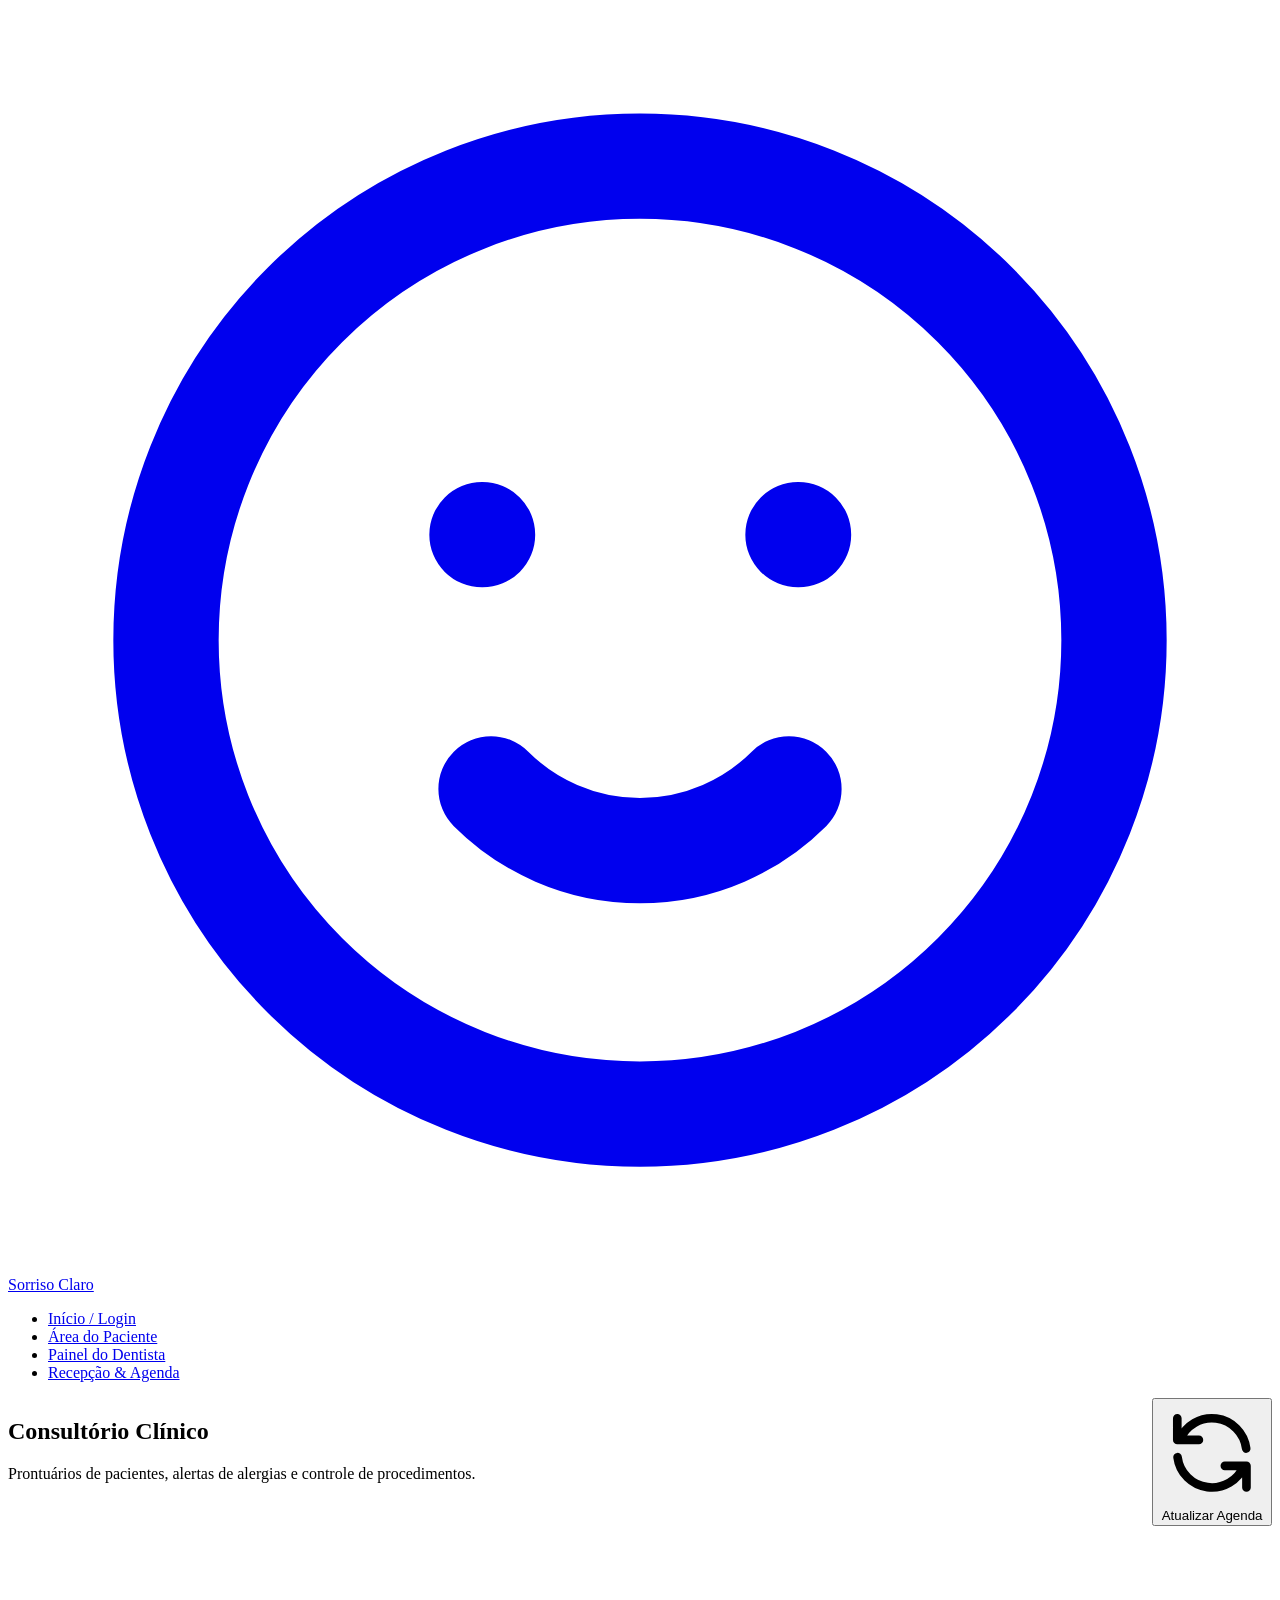
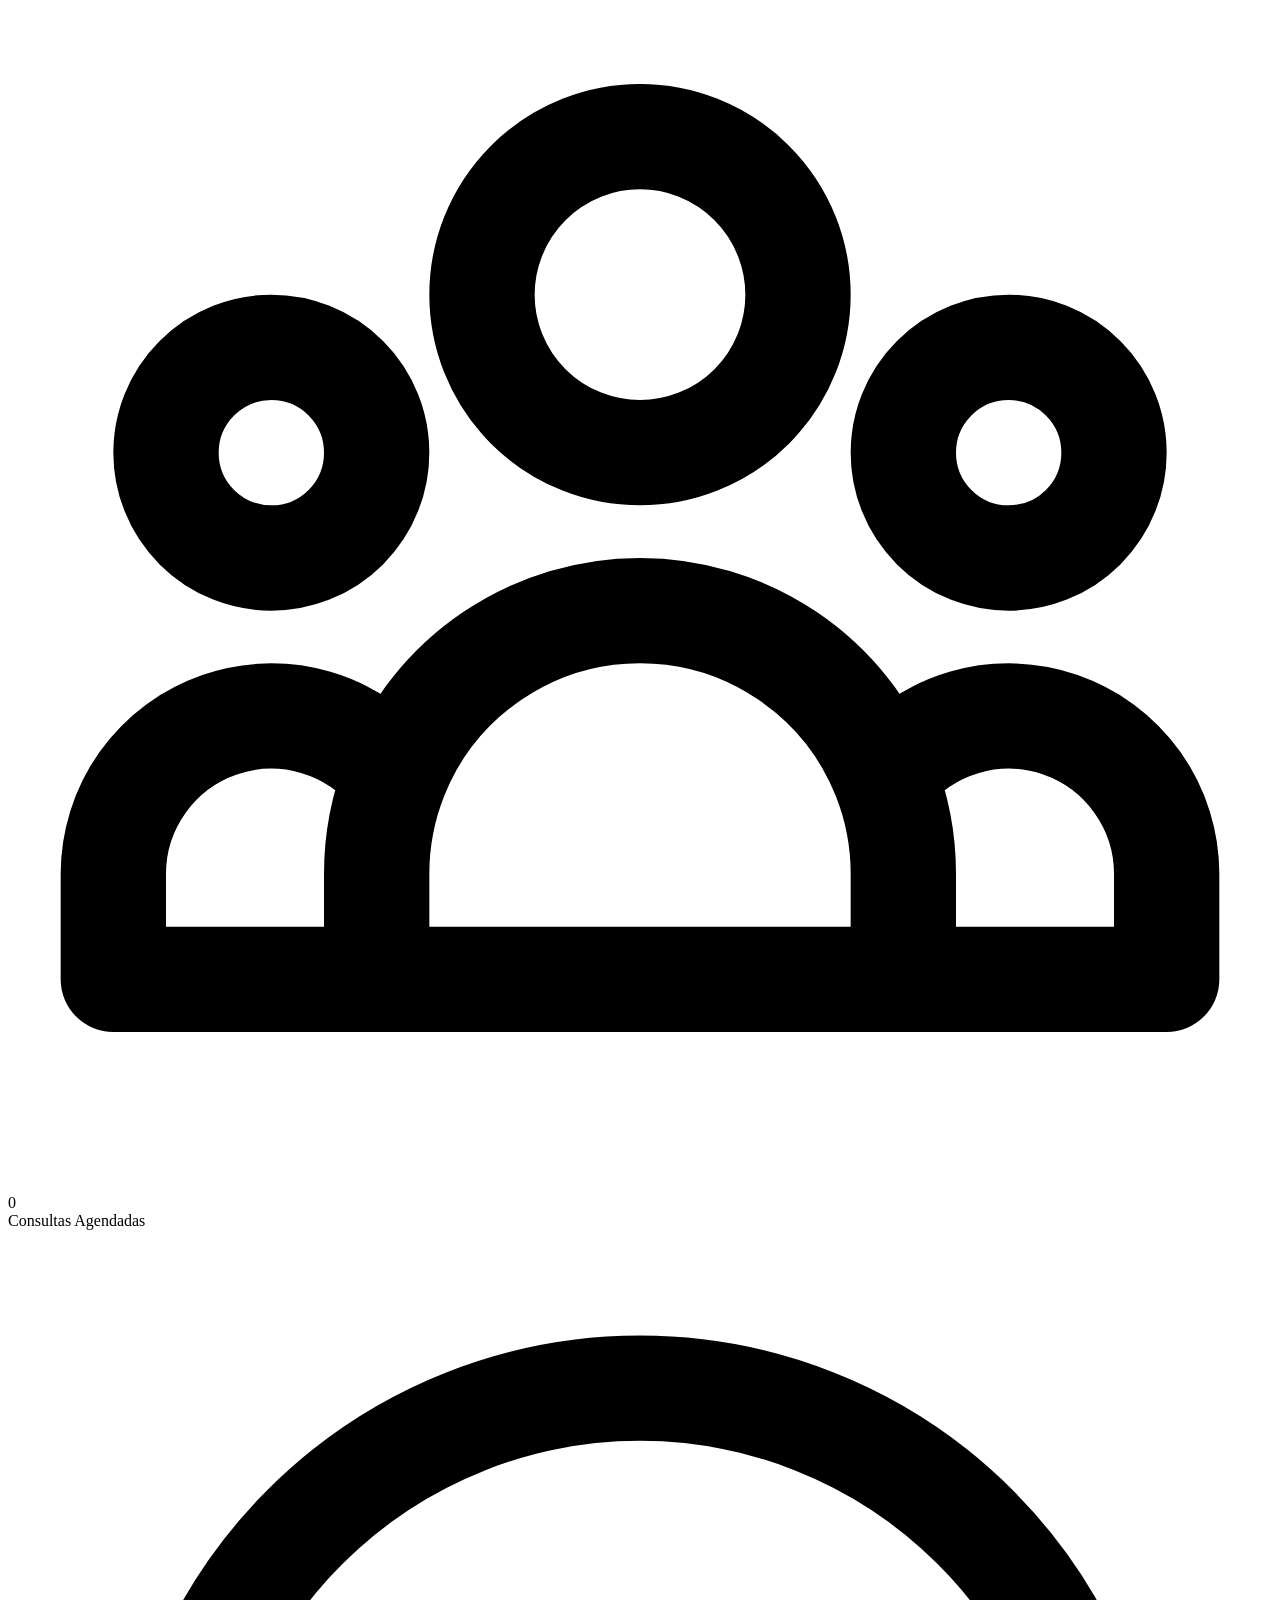
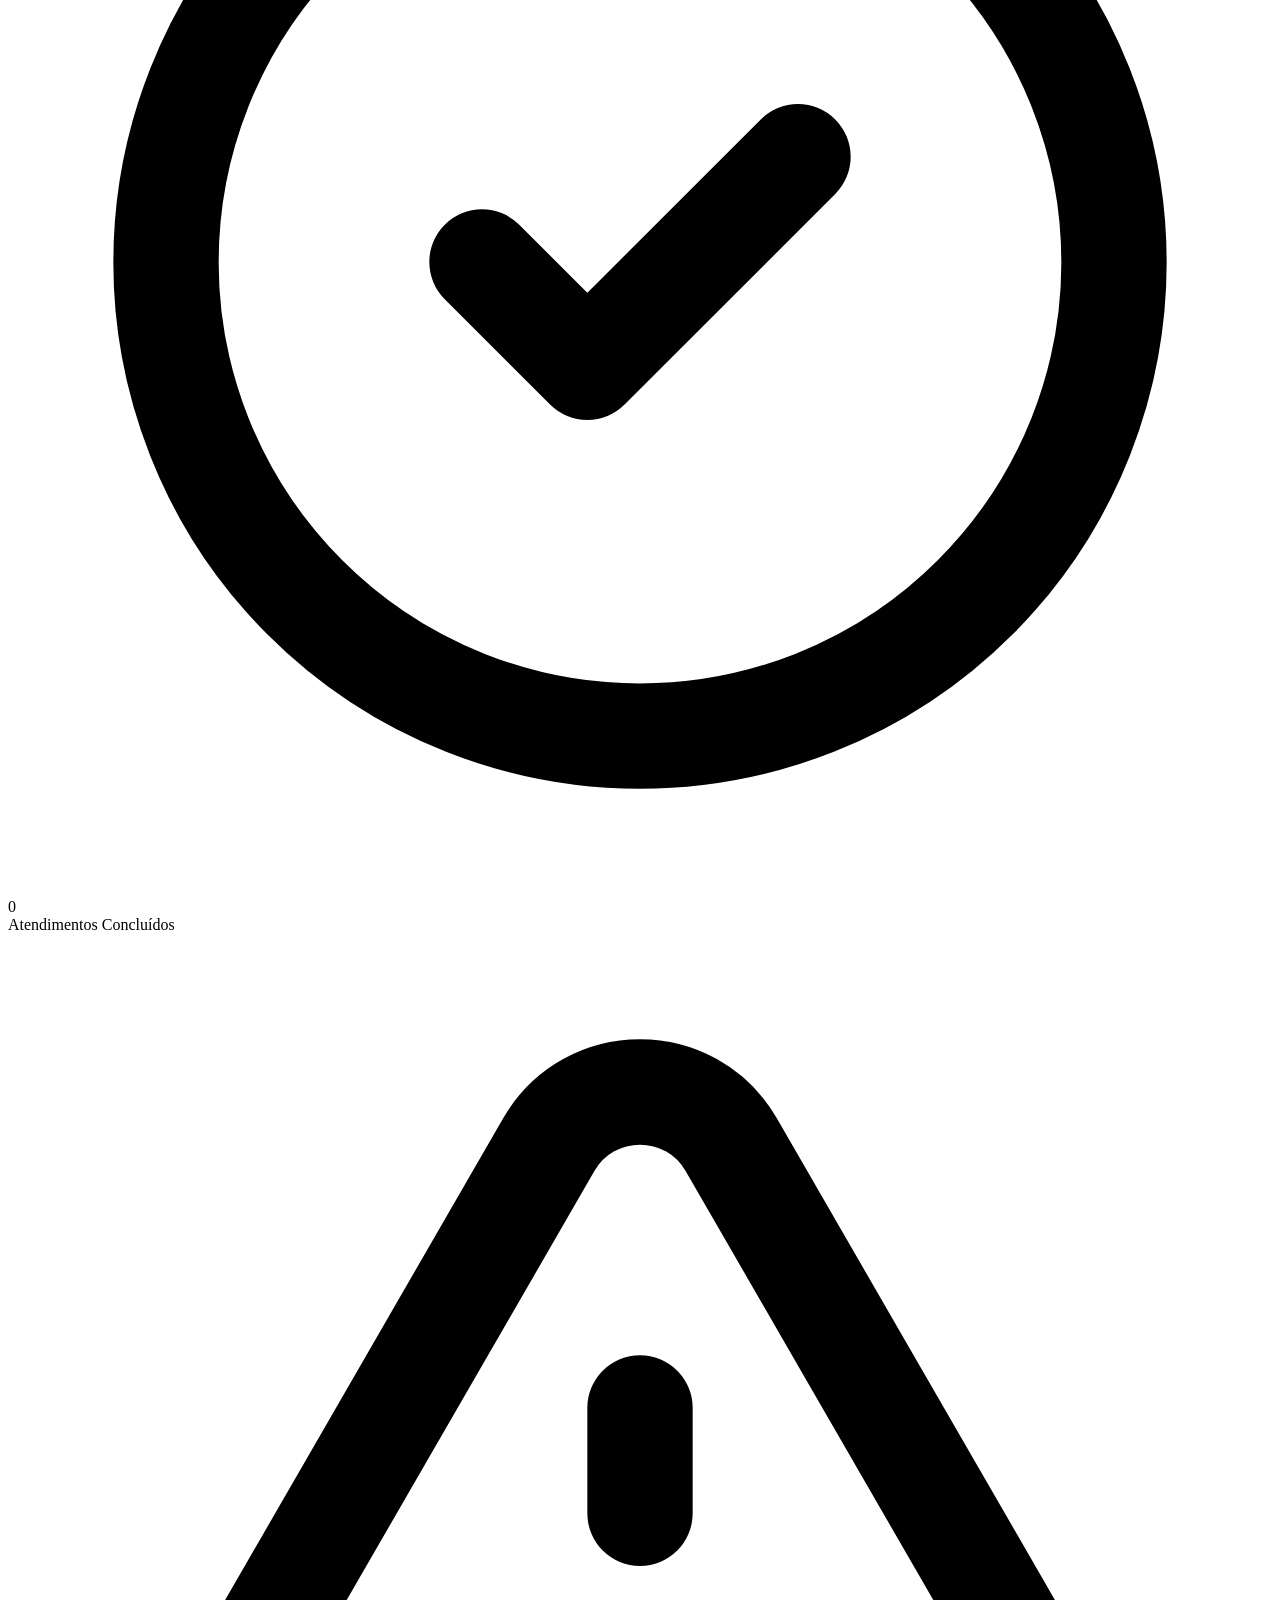
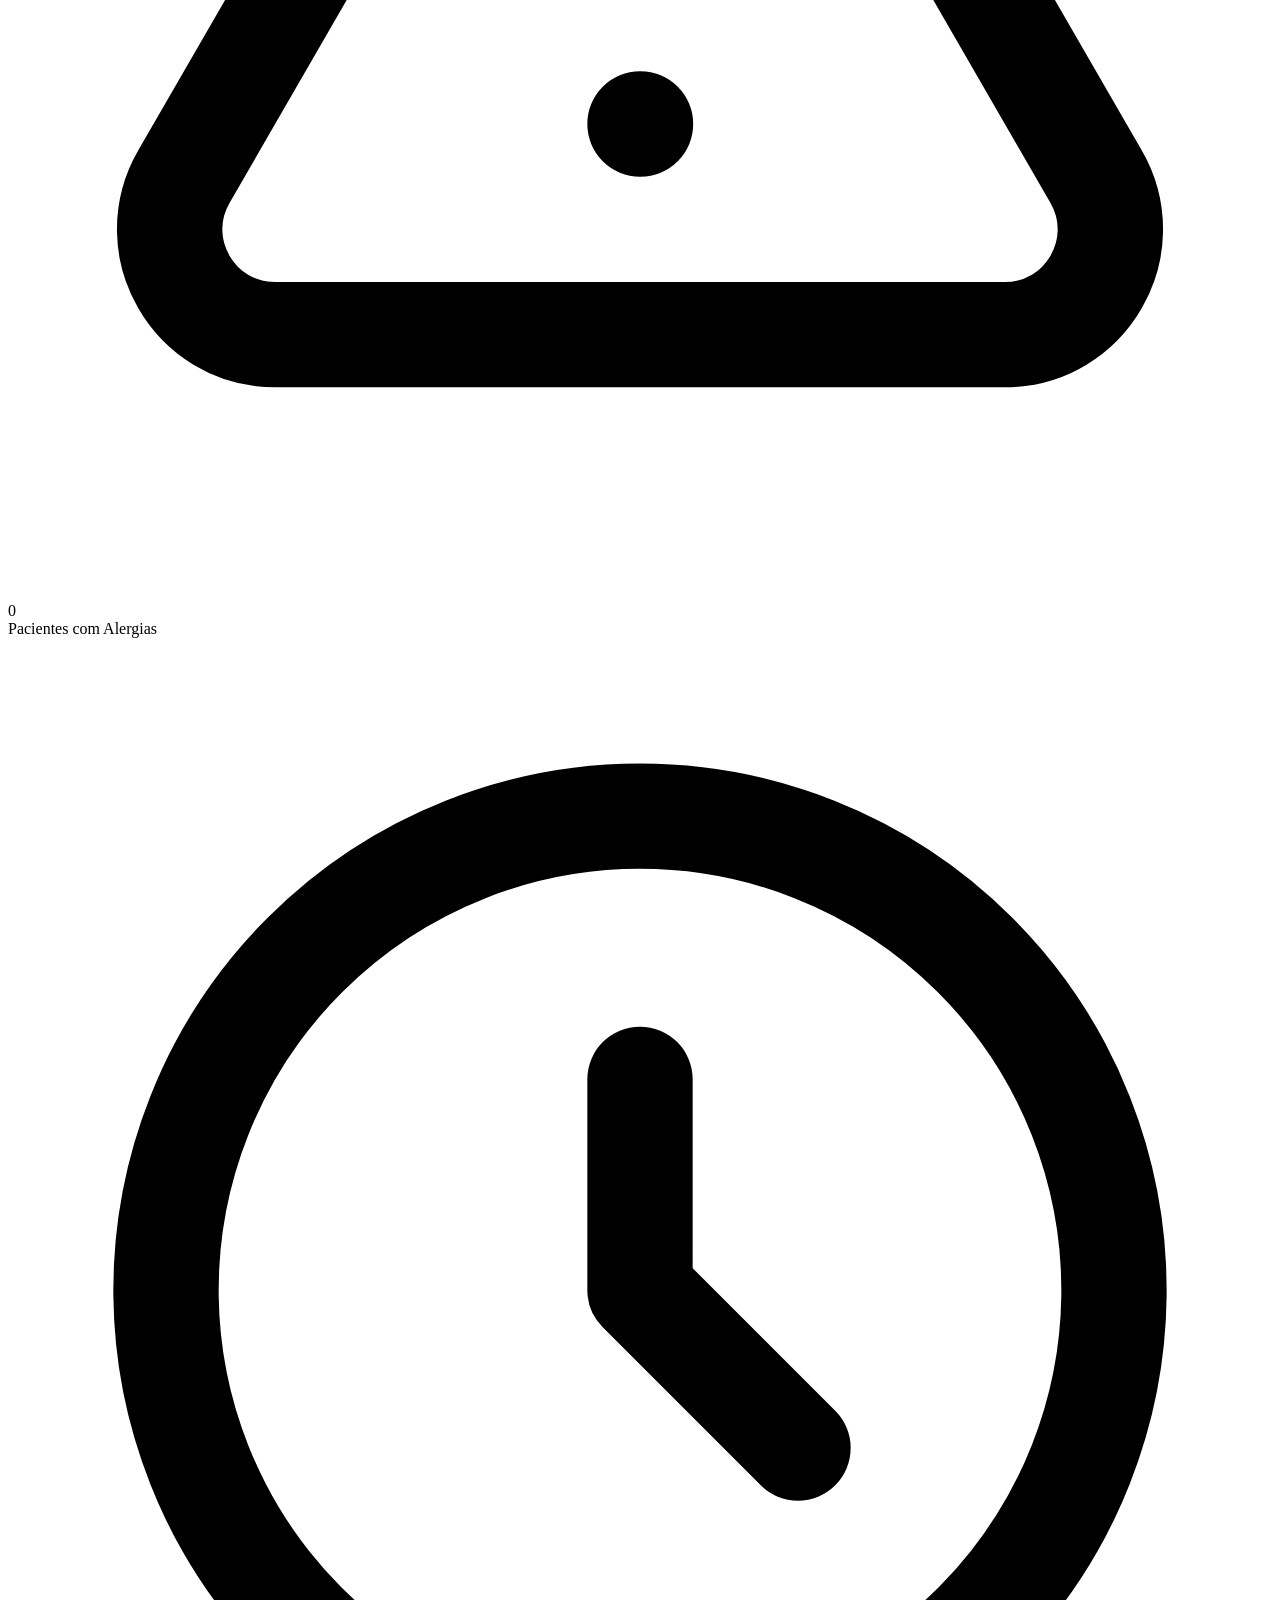
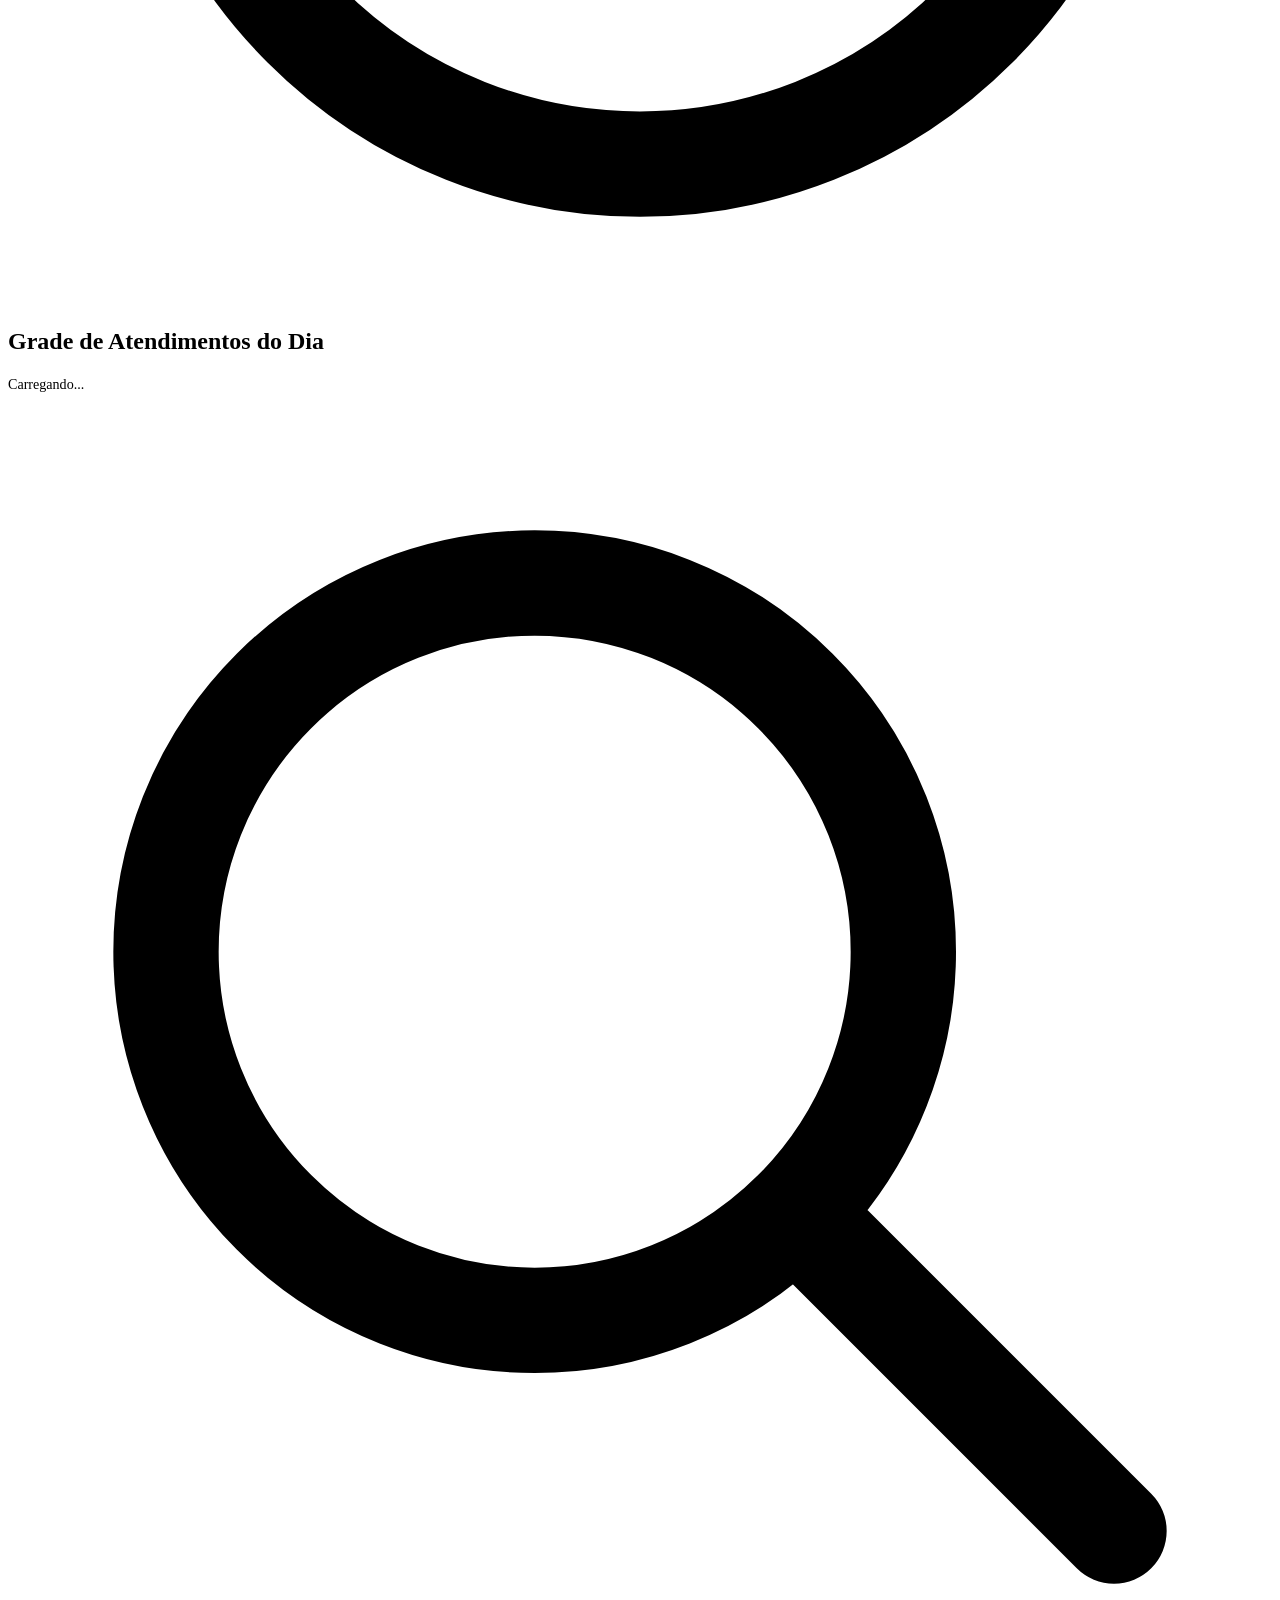
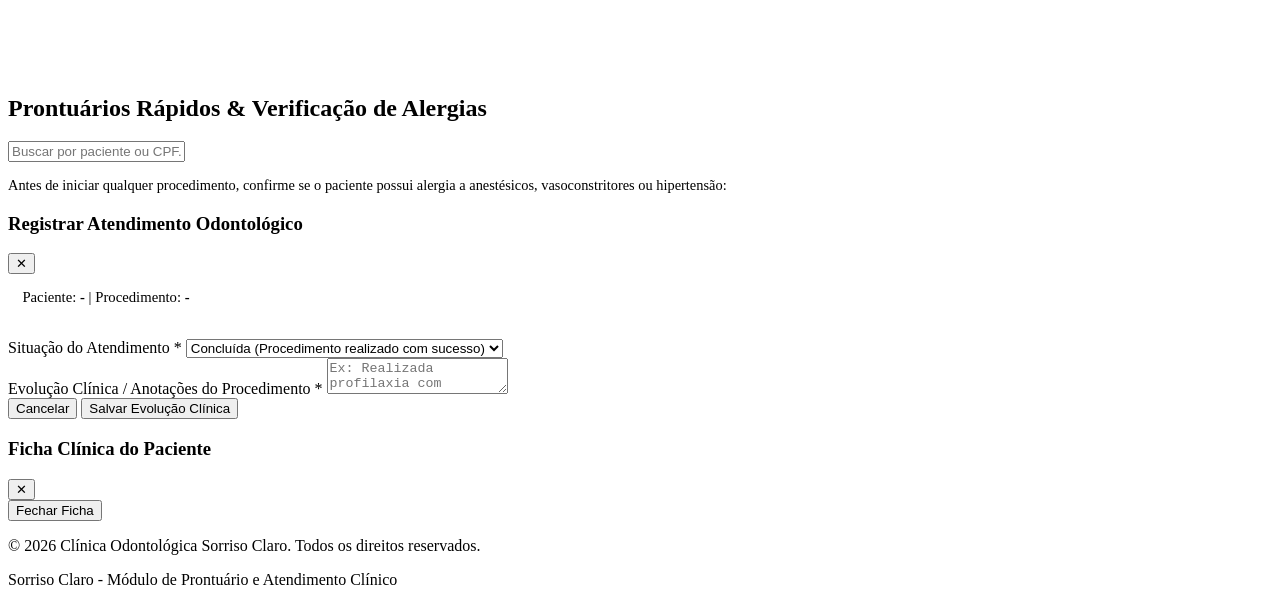
==== src/main/resources/static/dentista.html @ e937447e "feat(ui): create pages for dentist, patient, and receptionist" ====
<!DOCTYPE html>
<html lang="pt-BR">
<head>
  <meta charset="UTF-8">
  <meta name="viewport" content="width=device-width, initial-scale=1.0">
  <title>Painel do Dentista - Clínica Odontológica Sorriso Claro</title>
  <link rel="stylesheet" href="css/style.css">
  <link rel="icon" href="data:image/svg+xml,<svg xmlns=%22http://www.w3.org/2000/svg%22 viewBox=%220 0 24 24%22 fill=%22%230284c7%22><path d=%22M12 2C6.48 2 2 6.48 2 12s4.48 10 10 10 10-4.48 10-10S17.52 2 12 2zm0 18c-4.41 0-8-3.59-8-8s3.59-8 8-8 8 3.59 8 8-3.59 8-8 8zm-5-9c.83 0 1.5-.67 1.5-1.5S7.83 8 7 8s-1.5.67-1.5 1.5S6.17 11 7 11zm10 0c.83 0 1.5-.67 1.5-1.5S17.83 8 17 8s-1.5.67-1.5 1.5.67 1.5 1.5 1.5zm-5 6.5c2.33 0 4.31-1.46 5.11-3.5H6.89c.8 2.04 2.78 3.5 5.11 3.5z%22/></svg>">
</head>
<body>

  <!-- Barra de Navegação Superior Multipage -->
  <header class="site-header">
    <div class="header-container">
      <a href="index.html" class="brand-logo">
        <svg fill="none" viewBox="0 0 24 24" stroke="currentColor">
          <path stroke-linecap="round" stroke-linejoin="round" stroke-width="2" d="M14.828 14.828a4 4 0 01-5.656 0M9 10h.01M15 10h.01M21 12a9 9 0 11-18 0 9 9 0 0118 0z" />
        </svg>
        <span>Sorriso Claro</span>
      </a>

      <nav>
        <ul class="nav-links">
          <li class="nav-item"><a href="index.html">Início / Login</a></li>
          <li class="nav-item"><a href="paciente.html">Área do Paciente</a></li>
          <li class="nav-item active"><a href="dentista.html">Painel do Dentista</a></li>
          <li class="nav-item"><a href="recepcionista.html">Recepção & Agenda</a></li>
        </ul>
      </nav>

      <div class="user-badge-container">
        <!-- Renderizado dinamicamente via UI.setupNavigation -->
      </div>
    </div>
  </header>

  <!-- Conteúdo Principal -->
  <main class="main-wrapper">
    <section class="page-hero">
      <div style="display:flex; justify-content:space-between; align-items:flex-start; flex-wrap:wrap; gap:1rem;">
        <div>
          <h1 id="welcome-dentist-name">Consultório Clínico</h1>
          <p class="subtitle">Prontuários de pacientes, alertas de alergias e controle de procedimentos.</p>
        </div>
        <div class="hero-actions">
          <button class="btn btn-primary btn-sm" onclick="carregarDadosDentista()">
            <svg fill="none" viewBox="0 0 24 24" stroke="currentColor">
              <path stroke-linecap="round" stroke-linejoin="round" stroke-width="2" d="M4 4v5h.582m15.356 2A8.001 8.001 0 004.582 9m0 0H9m11 11v-5h-.581m0 0a8.003 8.003 0 01-15.357-2m15.357 2H15" />
            </svg>
            Atualizar Agenda
          </button>
        </div>
      </div>
    </section>

    <!-- Stat Cards do Consultório -->
    <div class="grid-dashboard">
      <div class="stat-card">
        <div class="stat-icon">
          <svg fill="none" viewBox="0 0 24 24" stroke="currentColor">
            <path stroke-linecap="round" stroke-linejoin="round" stroke-width="2" d="M17 20h5v-2a3 3 0 00-5.356-1.857M17 20H7m10 0v-2c0-.656-.126-1.283-.356-1.857M7 20H2v-2a3 3 0 015.356-1.857M7 20v-2c0-.656.126-1.283.356-1.857m0 0a5.002 5.002 0 019.288 0M15 7a3 3 0 11-6 0 3 3 0 016 0zm6 3a2 2 0 11-4 0 2 2 0 014 0zM7 10a2 2 0 11-4 0 2 2 0 014 0z" />
          </svg>
        </div>
        <div class="stat-info">
          <div class="stat-value" id="stat-atendimentos-pendentes">0</div>
          <div class="stat-label">Consultas Agendadas</div>
        </div>
      </div>

      <div class="stat-card">
        <div class="stat-icon" style="background-color: var(--success-bg); color: var(--success);">
          <svg fill="none" viewBox="0 0 24 24" stroke="currentColor">
            <path stroke-linecap="round" stroke-linejoin="round" stroke-width="2" d="M9 12l2 2 4-4m6 2a9 9 0 11-18 0 9 9 0 0118 0z" />
          </svg>
        </div>
        <div class="stat-info">
          <div class="stat-value" id="stat-atendimentos-concluidos">0</div>
          <div class="stat-label">Atendimentos Concluídos</div>
        </div>
      </div>

      <div class="stat-card">
        <div class="stat-icon" style="background-color: var(--warning-bg); color: var(--warning);">
          <svg fill="none" viewBox="0 0 24 24" stroke="currentColor">
            <path stroke-linecap="round" stroke-linejoin="round" stroke-width="2" d="M12 9v2m0 4h.01m-6.938 4h13.856c1.54 0 2.502-1.667 1.732-3L13.732 4c-.77-1.333-2.694-1.333-3.464 0L3.34 16c-.77 1.333.192 3 1.732 3z" />
          </svg>
        </div>
        <div class="stat-info">
          <div class="stat-value" id="stat-pacientes-alerta">0</div>
          <div class="stat-label">Pacientes com Alergias</div>
        </div>
      </div>
    </div>

    <!-- Seção 1: Fila de Atendimento do Dentista -->
    <div class="card">
      <div class="card-header">
        <h2 class="card-title">
          <svg fill="none" viewBox="0 0 24 24" stroke="currentColor">
            <path stroke-linecap="round" stroke-linejoin="round" stroke-width="2" d="M12 8v4l3 3m6-3a9 9 0 11-18 0 9 9 0 0118 0z" />
          </svg>
          Grade de Atendimentos do Dia
        </h2>
        <span style="font-size:0.88rem; color:var(--text-muted);" id="consultas-count-badge">Carregando...</span>
      </div>

      <div id="dentista-consultas-container">
        <!-- Renderizado dinamicamente via dentista.js -->
      </div>
    </div>

    <!-- Seção 2: Busca Rápida de Prontuários e Alertas de Pacientes -->
    <div class="card" style="margin-top:2rem;">
      <div class="card-header">
        <h2 class="card-title">
          <svg fill="none" viewBox="0 0 24 24" stroke="currentColor">
            <path stroke-linecap="round" stroke-linejoin="round" stroke-width="2" d="M21 21l-6-6m2-5a7 7 0 11-14 0 7 7 0 0114 0z" />
          </svg>
          Prontuários Rápidos & Verificação de Alergias
        </h2>
        <div style="max-width:320px; width:100%;">
          <input type="text" id="input-busca-paciente" class="form-control" placeholder="Buscar por paciente ou CPF..." oninput="filtrarPacientes(this.value)">
        </div>
      </div>

      <p style="font-size:0.9rem; color:var(--text-muted); margin-bottom:1rem;">
        Antes de iniciar qualquer procedimento, confirme se o paciente possui alergia a anestésicos, vasoconstritores ou hipertensão:
      </p>

      <div id="dentista-pacientes-container">
        <!-- Renderizado dinamicamente via dentista.js -->
      </div>
    </div>
  </main>

  <!-- Modal: Atualizar Atendimento Clínico (Status e Observações) -->
  <div class="modal-backdrop" id="modal-atendimento">
    <div class="modal-dialog">
      <div class="modal-header">
        <h3 class="modal-title">Registrar Atendimento Odontológico</h3>
        <button class="modal-close" onclick="UI.closeModal('modal-atendimento')">✕</button>
      </div>
      <form id="form-atendimento" onsubmit="handleSalvarAtendimento(event)">
        <div class="modal-body">
          <input type="hidden" name="consulta_id" id="atendimento-consulta-id">
          
          <div style="background:var(--primary-50); border:1px solid var(--primary-200); padding:0.9rem; border-radius:var(--radius-md); margin-bottom:1.2rem;">
            <p style="margin:0; font-size:0.92rem; color:var(--primary-900);">
              Paciente: <strong id="atendimento-paciente-nome">-</strong> | Procedimento: <strong id="atendimento-procedimento-nome">-</strong>
            </p>
          </div>

          <div class="form-group">
            <label class="form-label">Situação do Atendimento <span class="required">*</span></label>
            <select name="status" id="atendimento-status" class="form-control" required>
              <option value="Concluída">Concluída (Procedimento realizado com sucesso)</option>
              <option value="Agendada">Agendada (Em espera na recepção)</option>
              <option value="Cancelada">Cancelada / Paciente Faltou</option>
            </select>
          </div>

          <div class="form-group">
            <label class="form-label">Evolução Clínica / Anotações do Procedimento <span class="required">*</span></label>
            <textarea name="observacao" id="atendimento-observacao" class="form-control" placeholder="Ex: Realizada profilaxia com raspagem de tártaro e aplicação de flúor tópico. Próxima consulta em 6 meses..." required></textarea>
          </div>
        </div>
        <div class="modal-footer">
          <button type="button" class="btn btn-outline btn-sm" onclick="UI.closeModal('modal-atendimento')">Cancelar</button>
          <button type="submit" id="btn-salvar-atendimento" class="btn btn-primary btn-sm">Salvar Evolução Clínica</button>
        </div>
      </form>
    </div>
  </div>

  <!-- Modal: Prontuário Rápido com Alertas em Destaque -->
  <div class="modal-backdrop" id="modal-prontuario-detalhe">
    <div class="modal-dialog">
      <div class="modal-header">
        <h3 class="modal-title">Ficha Clínica do Paciente</h3>
        <button class="modal-close" onclick="UI.closeModal('modal-prontuario-detalhe')">✕</button>
      </div>
      <div class="modal-body" id="prontuario-detalhe-body">
        <!-- Injetado dinamicamente via JS -->
      </div>
      <div class="modal-footer">
        <button type="button" class="btn btn-primary btn-sm" onclick="UI.closeModal('modal-prontuario-detalhe')">Fechar Ficha</button>
      </div>
    </div>
  </div>

  <!-- Rodapé -->
  <footer class="site-footer">
    <div class="footer-container">
      <p>© 2026 Clínica Odontológica Sorriso Claro. Todos os direitos reservados.</p>
      <p>Sorriso Claro - Módulo de Prontuário e Atendimento Clínico</p>
    </div>
  </footer>

  <script src="js/api.js"></script>
  <script src="js/ui.js"></script>
  <script src="js/dentista.js"></script>
</body>
</html>
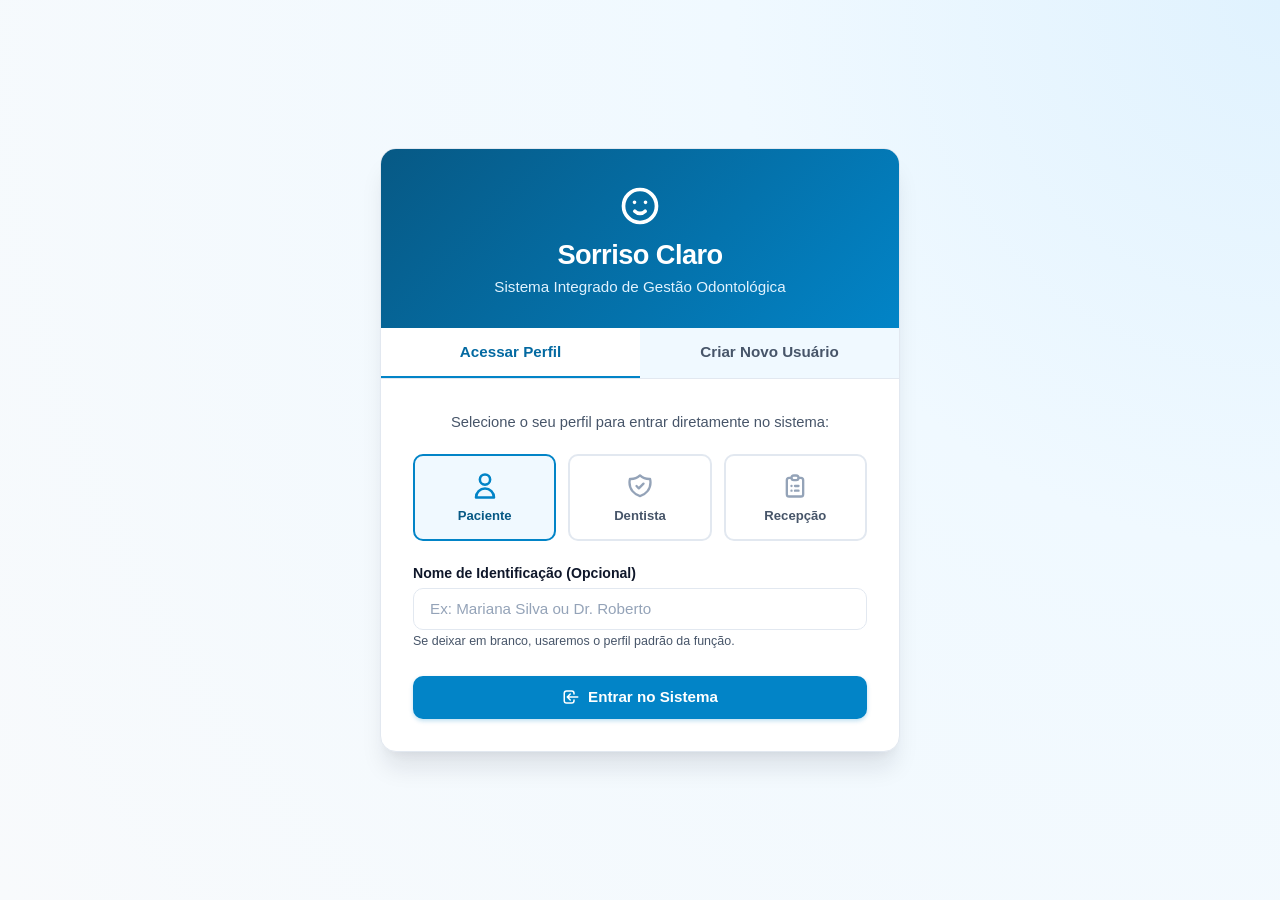
==== commit 069475bd: "fix: change endpoints" ====
--- a/src/main/resources/static/dentista.html
+++ b/src/main/resources/static/dentista.html
@@ -9,7 +9,7 @@
 </head>
 <body>
 
-  <!-- Barra de Navegação Superior Multipage -->
+  
   <header class="site-header">
     <div class="header-container">
       <a href="index.html" class="brand-logo">
@@ -29,12 +29,12 @@
       </nav>
 
       <div class="user-badge-container">
-        <!-- Renderizado dinamicamente via UI.setupNavigation -->
+        
       </div>
     </div>
   </header>
 
-  <!-- Conteúdo Principal -->
+  
   <main class="main-wrapper">
     <section class="page-hero">
       <div style="display:flex; justify-content:space-between; align-items:flex-start; flex-wrap:wrap; gap:1rem;">
@@ -53,7 +53,7 @@
       </div>
     </section>
 
-    <!-- Stat Cards do Consultório -->
+    
     <div class="grid-dashboard">
       <div class="stat-card">
         <div class="stat-icon">
@@ -92,7 +92,7 @@
       </div>
     </div>
 
-    <!-- Seção 1: Fila de Atendimento do Dentista -->
+    
     <div class="card">
       <div class="card-header">
         <h2 class="card-title">
@@ -105,11 +105,11 @@
       </div>
 
       <div id="dentista-consultas-container">
-        <!-- Renderizado dinamicamente via dentista.js -->
-      </div>
-    </div>
-
-    <!-- Seção 2: Busca Rápida de Prontuários e Alertas de Pacientes -->
+        
+      </div>
+    </div>
+
+    
     <div class="card" style="margin-top:2rem;">
       <div class="card-header">
         <h2 class="card-title">
@@ -128,12 +128,12 @@
       </p>
 
       <div id="dentista-pacientes-container">
-        <!-- Renderizado dinamicamente via dentista.js -->
+        
       </div>
     </div>
   </main>
 
-  <!-- Modal: Atualizar Atendimento Clínico (Status e Observações) -->
+  
   <div class="modal-backdrop" id="modal-atendimento">
     <div class="modal-dialog">
       <div class="modal-header">
@@ -172,7 +172,7 @@
     </div>
   </div>
 
-  <!-- Modal: Prontuário Rápido com Alertas em Destaque -->
+  
   <div class="modal-backdrop" id="modal-prontuario-detalhe">
     <div class="modal-dialog">
       <div class="modal-header">
@@ -180,7 +180,7 @@
         <button class="modal-close" onclick="UI.closeModal('modal-prontuario-detalhe')">✕</button>
       </div>
       <div class="modal-body" id="prontuario-detalhe-body">
-        <!-- Injetado dinamicamente via JS -->
+        
       </div>
       <div class="modal-footer">
         <button type="button" class="btn btn-primary btn-sm" onclick="UI.closeModal('modal-prontuario-detalhe')">Fechar Ficha</button>
@@ -188,7 +188,7 @@
     </div>
   </div>
 
-  <!-- Rodapé -->
+  
   <footer class="site-footer">
     <div class="footer-container">
       <p>© 2026 Clínica Odontológica Sorriso Claro. Todos os direitos reservados.</p>
--- a/src/main/resources/static/css/style.css
+++ b/src/main/resources/static/css/style.css
@@ -0,0 +1,1164 @@
+/* ==========================================================================
+   CLÍNICA ODONTOLÓGICA SORRISO CLARO - SISTEMA INTEGRADO DE GESTÃO
+   Identidade Visual: Tons de Azul Clínico, Minimalista e Acolhedor
+   ========================================================================== */
+
+:root {
+  /* Paleta Primária - Azul Clínico / Odonto */
+  --primary-900: #0c4a6e;
+  --primary-800: #075985;
+  --primary-700: #0369a1;
+  --primary-600: #0284c7;
+  --primary-500: #0ea5e9;
+  --primary-400: #38bdf8;
+  --primary-300: #7dd3fc;
+  --primary-200: #bae6fd;
+  --primary-100: #e0f2fe;
+  --primary-50:  #f0f9ff;
+
+  /* Neutros e Superfícies */
+  --bg-page: #f8fafc;
+  --surface: #ffffff;
+  --surface-alt: #f1f5f9;
+  --surface-hover: #e2e8f0;
+  --border-light: #e2e8f0;
+  --border-focus: #38bdf8;
+
+  /* Tipografia */
+  --text-main: #0f172a;
+  --text-muted: #475569;
+  --text-light: #94a3b8;
+  --text-inverse: #ffffff;
+
+  /* Feedback e Status */
+  --success: #059669;
+  --success-bg: #ecfdf5;
+  --success-border: #a7f3d0;
+
+  --warning: #d97706;
+  --warning-bg: #fffbeb;
+  --warning-border: #fde68a;
+
+  --danger: #dc2626;
+  --danger-bg: #fef2f2;
+  --danger-border: #fecaca;
+
+  --info: #0284c7;
+  --info-bg: #f0f9ff;
+  --info-border: #bae6fd;
+
+  /* Efeitos e Sombras */
+  --shadow-sm: 0 1px 2px 0 rgba(15, 23, 42, 0.05);
+  --shadow-md: 0 4px 6px -1px rgba(15, 23, 42, 0.08), 0 2px 4px -2px rgba(15, 23, 42, 0.05);
+  --shadow-lg: 0 10px 15px -3px rgba(15, 23, 42, 0.08), 0 4px 6px -4px rgba(15, 23, 42, 0.03);
+  --shadow-xl: 0 20px 25px -5px rgba(15, 23, 42, 0.1), 0 8px 10px -6px rgba(15, 23, 42, 0.05);
+
+  --radius-sm: 6px;
+  --radius-md: 10px;
+  --radius-lg: 16px;
+  --radius-full: 9999px;
+
+  /* Transições Suaves */
+  --transition-fast: 0.18s cubic-bezier(0.4, 0, 0.2, 1);
+  --transition-normal: 0.28s cubic-bezier(0.4, 0, 0.2, 1);
+  --transition-slow: 0.45s cubic-bezier(0.4, 0, 0.2, 1);
+}
+
+/* Reset Global */
+*, *::before, *::after {
+  box-sizing: border-box;
+  margin: 0;
+  padding: 0;
+}
+
+html {
+  font-size: 16px;
+  scroll-behavior: smooth;
+  font-family: -apple-system, BlinkMacSystemFont, 'Segoe UI', Roboto, Helvetica, Arial, sans-serif;
+  color: var(--text-main);
+  background-color: var(--bg-page);
+  -webkit-font-smoothing: antialiased;
+}
+
+body {
+  min-height: 100vh;
+  display: flex;
+  flex-direction: column;
+  background: linear-gradient(180deg, #f0f9ff 0%, #f8fafc 240px);
+}
+
+/* ==========================================================================
+   TIPOGRAFIA & TÍTULOS
+   ========================================================================== */
+h1, h2, h3, h4 {
+  color: var(--primary-900);
+  font-weight: 700;
+  line-height: 1.25;
+  letter-spacing: -0.02em;
+}
+
+h1 { font-size: 2rem; }
+h2 { font-size: 1.5rem; }
+h3 { font-size: 1.25rem; }
+h4 { font-size: 1.05rem; }
+
+p {
+  line-height: 1.6;
+  color: var(--text-muted);
+}
+
+a {
+  color: var(--primary-600);
+  text-decoration: none;
+  transition: color var(--transition-fast);
+}
+
+a:hover {
+  color: var(--primary-800);
+}
+
+/* ==========================================================================
+   LAYOUT GERAL: HEADER / NAVBAR
+   ========================================================================== */
+.site-header {
+  position: sticky;
+  top: 0;
+  z-index: 50;
+  background: rgba(255, 255, 255, 0.94);
+  backdrop-filter: blur(12px);
+  border-bottom: 1px solid var(--border-light);
+  box-shadow: var(--shadow-sm);
+  transition: all var(--transition-normal);
+}
+
+.header-container {
+  max-width: 1240px;
+  margin: 0 auto;
+  padding: 0.85rem 1.5rem;
+  display: flex;
+  align-items: center;
+  justify-content: space-between;
+}
+
+.brand-logo {
+  display: flex;
+  align-items: center;
+  gap: 0.75rem;
+  font-size: 1.25rem;
+  font-weight: 800;
+  color: var(--primary-800);
+  text-decoration: none;
+}
+
+.brand-logo svg {
+  width: 32px;
+  height: 32px;
+  color: var(--primary-600);
+  filter: drop-shadow(0 2px 4px rgba(2, 132, 199, 0.2));
+  transition: transform var(--transition-normal);
+}
+
+.brand-logo:hover svg {
+  transform: rotate(-8deg) scale(1.05);
+}
+
+.nav-links {
+  display: flex;
+  align-items: center;
+  gap: 0.5rem;
+  list-style: none;
+}
+
+.nav-item a {
+  display: flex;
+  align-items: center;
+  gap: 0.4rem;
+  padding: 0.55rem 0.95rem;
+  font-size: 0.92rem;
+  font-weight: 600;
+  color: var(--text-muted);
+  border-radius: var(--radius-md);
+  transition: all var(--transition-fast);
+}
+
+.nav-item a:hover {
+  color: var(--primary-700);
+  background-color: var(--primary-50);
+}
+
+.nav-item.active a {
+  color: var(--primary-700);
+  background-color: var(--primary-100);
+  box-shadow: inset 0 0 0 1px var(--primary-200);
+}
+
+.user-badge-container {
+  display: flex;
+  align-items: center;
+  gap: 0.75rem;
+}
+
+.user-role-badge {
+  display: inline-flex;
+  align-items: center;
+  gap: 0.35rem;
+  padding: 0.35rem 0.85rem;
+  background-color: var(--primary-50);
+  border: 1px solid var(--primary-200);
+  color: var(--primary-800);
+  border-radius: var(--radius-full);
+  font-size: 0.82rem;
+  font-weight: 700;
+  text-transform: uppercase;
+  letter-spacing: 0.04em;
+}
+
+.btn-logout {
+  display: inline-flex;
+  align-items: center;
+  gap: 0.4rem;
+  padding: 0.45rem 0.85rem;
+  font-size: 0.85rem;
+  font-weight: 600;
+  color: var(--danger);
+  background-color: var(--danger-bg);
+  border: 1px solid var(--danger-border);
+  border-radius: var(--radius-md);
+  cursor: pointer;
+  transition: all var(--transition-fast);
+}
+
+.btn-logout:hover {
+  background-color: #fee2e2;
+  transform: translateY(-1px);
+}
+
+/* ==========================================================================
+   CONTEÚDO PRINCIPAL
+   ========================================================================== */
+.main-wrapper {
+  flex: 1;
+  max-width: 1240px;
+  width: 100%;
+  margin: 0 auto;
+  padding: 2rem 1.5rem 3.5rem;
+  animation: pageFadeIn var(--transition-normal);
+}
+
+@keyframes pageFadeIn {
+  from {
+    opacity: 0;
+    transform: translateY(8px);
+  }
+  to {
+    opacity: 1;
+    transform: translateY(0);
+  }
+}
+
+/* Page Header Hero */
+.page-hero {
+  margin-bottom: 2rem;
+  display: flex;
+  flex-direction: column;
+  gap: 0.5rem;
+}
+
+.page-hero .subtitle {
+  font-size: 1.05rem;
+  color: var(--text-muted);
+}
+
+.hero-actions {
+  display: flex;
+  align-items: center;
+  gap: 0.75rem;
+  margin-top: 0.75rem;
+}
+
+/* ==========================================================================
+   GRID E CARDS
+   ========================================================================== */
+.grid-dashboard {
+  display: grid;
+  grid-template-columns: repeat(auto-fit, minmax(280px, 1fr));
+  gap: 1.5rem;
+  margin-bottom: 2rem;
+}
+
+.card {
+  background: var(--surface);
+  border: 1px solid var(--border-light);
+  border-radius: var(--radius-lg);
+  padding: 1.5rem;
+  box-shadow: var(--shadow-sm);
+  transition: transform var(--transition-normal), box-shadow var(--transition-normal), border-color var(--transition-normal);
+  position: relative;
+  overflow: hidden;
+}
+
+.card:hover {
+  border-color: var(--primary-200);
+  box-shadow: var(--shadow-md);
+}
+
+.card-header {
+  display: flex;
+  align-items: center;
+  justify-content: space-between;
+  margin-bottom: 1.25rem;
+  padding-bottom: 0.75rem;
+  border-bottom: 1px solid var(--border-light);
+}
+
+.card-title {
+  font-size: 1.2rem;
+  color: var(--primary-900);
+  display: flex;
+  align-items: center;
+  gap: 0.5rem;
+}
+
+.card-title svg {
+  color: var(--primary-600);
+  width: 22px;
+  height: 22px;
+}
+
+/* Stat Cards */
+.stat-card {
+  display: flex;
+  align-items: center;
+  gap: 1.25rem;
+  background: var(--surface);
+  border: 1px solid var(--border-light);
+  border-radius: var(--radius-lg);
+  padding: 1.25rem 1.5rem;
+  box-shadow: var(--shadow-sm);
+  transition: all var(--transition-normal);
+}
+
+.stat-card:hover {
+  transform: translateY(-2px);
+  box-shadow: var(--shadow-md);
+  border-color: var(--primary-300);
+}
+
+.stat-icon {
+  width: 52px;
+  height: 52px;
+  border-radius: var(--radius-md);
+  background-color: var(--primary-50);
+  color: var(--primary-600);
+  display: flex;
+  align-items: center;
+  justify-content: center;
+  flex-shrink: 0;
+}
+
+.stat-icon svg {
+  width: 28px;
+  height: 28px;
+}
+
+.stat-info .stat-value {
+  font-size: 1.85rem;
+  font-weight: 800;
+  color: var(--primary-900);
+  line-height: 1.1;
+}
+
+.stat-info .stat-label {
+  font-size: 0.88rem;
+  color: var(--text-muted);
+  font-weight: 500;
+}
+
+/* ==========================================================================
+   FORMULÁRIOS & CAMPOS
+   ========================================================================== */
+.form-group {
+  margin-bottom: 1.2rem;
+  position: relative;
+}
+
+.form-label {
+  display: block;
+  font-size: 0.88rem;
+  font-weight: 600;
+  color: var(--text-main);
+  margin-bottom: 0.4rem;
+}
+
+.form-label .required {
+  color: var(--danger);
+  margin-left: 2px;
+}
+
+.form-control {
+  width: 100%;
+  padding: 0.72rem 1rem;
+  font-size: 0.95rem;
+  color: var(--text-main);
+  background-color: var(--surface);
+  border: 1px solid var(--border-light);
+  border-radius: var(--radius-md);
+  outline: none;
+  transition: border-color var(--transition-fast), box-shadow var(--transition-fast), background-color var(--transition-fast);
+}
+
+.form-control:focus {
+  border-color: var(--primary-500);
+  box-shadow: 0 0 0 3px rgba(14, 165, 233, 0.2);
+  background-color: #fff;
+}
+
+.form-control::placeholder {
+  color: var(--text-light);
+}
+
+select.form-control {
+  appearance: none;
+  background-image: url("data:image/svg+xml,%3Csvg xmlns='http://www.w3.org/2000/svg' fill='none' viewBox='0 0 24 24' stroke='%230284c7'%3E%3Cpath stroke-linecap='round' stroke-linejoin='round' stroke-width='2' d='M19 9l-7 7-7-7'%3E%3C/path%3E%3C/svg%3E");
+  background-repeat: no-repeat;
+  background-position: right 0.85rem center;
+  background-size: 1.1rem;
+  padding-right: 2.5rem;
+  cursor: pointer;
+}
+
+textarea.form-control {
+  min-height: 90px;
+  resize: vertical;
+}
+
+.form-row {
+  display: grid;
+  grid-template-columns: repeat(auto-fit, minmax(220px, 1fr));
+  gap: 1rem;
+}
+
+.form-help {
+  display: block;
+  font-size: 0.78rem;
+  color: var(--text-muted);
+  margin-top: 0.3rem;
+}
+
+.form-error-msg {
+  display: none;
+  font-size: 0.78rem;
+  color: var(--danger);
+  margin-top: 0.3rem;
+  font-weight: 500;
+}
+
+.form-control.is-invalid {
+  border-color: var(--danger);
+  background-color: #fffafb;
+}
+
+.form-control.is-invalid + .form-error-msg {
+  display: block;
+}
+
+/* ==========================================================================
+   BOTÕES E AÇÕES
+   ========================================================================== */
+.btn {
+  display: inline-flex;
+  align-items: center;
+  justify-content: center;
+  gap: 0.5rem;
+  padding: 0.72rem 1.4rem;
+  font-size: 0.95rem;
+  font-weight: 600;
+  border-radius: var(--radius-md);
+  border: 1px solid transparent;
+  cursor: pointer;
+  transition: all var(--transition-fast);
+  user-select: none;
+  text-decoration: none;
+  line-height: 1.2;
+}
+
+.btn:active {
+  transform: translateY(1px);
+}
+
+.btn-primary {
+  background-color: var(--primary-600);
+  color: var(--text-inverse);
+  box-shadow: 0 2px 4px rgba(2, 132, 199, 0.25);
+}
+
+.btn-primary:hover {
+  background-color: var(--primary-700);
+  box-shadow: 0 4px 8px rgba(2, 132, 199, 0.32);
+  color: var(--text-inverse);
+}
+
+.btn-secondary {
+  background-color: var(--primary-50);
+  color: var(--primary-700);
+  border-color: var(--primary-200);
+}
+
+.btn-secondary:hover {
+  background-color: var(--primary-100);
+  border-color: var(--primary-300);
+  color: var(--primary-800);
+}
+
+.btn-outline {
+  background-color: transparent;
+  color: var(--text-muted);
+  border-color: var(--border-light);
+}
+
+.btn-outline:hover {
+  background-color: var(--surface-alt);
+  color: var(--text-main);
+  border-color: #cbd5e1;
+}
+
+.btn-danger {
+  background-color: var(--danger);
+  color: #fff;
+}
+
+.btn-danger:hover {
+  background-color: #b91c1c;
+}
+
+.btn-sm {
+  padding: 0.42rem 0.8rem;
+  font-size: 0.82rem;
+  border-radius: var(--radius-sm);
+}
+
+.btn-icon {
+  width: 36px;
+  height: 36px;
+  padding: 0;
+  border-radius: var(--radius-md);
+  display: inline-flex;
+  align-items: center;
+  justify-content: center;
+}
+
+.btn svg {
+  width: 18px;
+  height: 18px;
+  flex-shrink: 0;
+}
+
+.btn:disabled, .btn[disabled] {
+  opacity: 0.6;
+  cursor: not-allowed;
+  pointer-events: none;
+}
+
+/* ==========================================================================
+   TABELAS & LISTAGENS DE DADOS
+   ========================================================================== */
+.table-responsive {
+  width: 100%;
+  overflow-x: auto;
+  border-radius: var(--radius-lg);
+  border: 1px solid var(--border-light);
+  background: var(--surface);
+  box-shadow: var(--shadow-sm);
+}
+
+.table-custom {
+  width: 100%;
+  border-collapse: collapse;
+  text-align: left;
+  font-size: 0.92rem;
+}
+
+.table-custom thead {
+  background-color: var(--primary-50);
+  border-bottom: 2px solid var(--primary-100);
+}
+
+.table-custom th {
+  padding: 0.95rem 1.25rem;
+  font-weight: 700;
+  color: var(--primary-900);
+  text-transform: uppercase;
+  font-size: 0.78rem;
+  letter-spacing: 0.04em;
+}
+
+.table-custom td {
+  padding: 1rem 1.25rem;
+  border-bottom: 1px solid var(--border-light);
+  color: var(--text-main);
+  vertical-align: middle;
+}
+
+.table-custom tbody tr {
+  transition: background-color var(--transition-fast);
+}
+
+.table-custom tbody tr:hover {
+  background-color: #f8fafc;
+}
+
+.table-custom tbody tr:last-child td {
+  border-bottom: none;
+}
+
+.table-actions {
+  display: flex;
+  align-items: center;
+  gap: 0.4rem;
+}
+
+/* ==========================================================================
+   BADGES DE STATUS E INFORMAÇÃO
+   ========================================================================== */
+.badge {
+  display: inline-flex;
+  align-items: center;
+  gap: 0.35rem;
+  padding: 0.28rem 0.75rem;
+  border-radius: var(--radius-full);
+  font-size: 0.78rem;
+  font-weight: 700;
+  line-height: 1;
+}
+
+.badge-agendada {
+  background-color: var(--info-bg);
+  color: var(--info);
+  border: 1px solid var(--info-border);
+}
+
+.badge-concluida {
+  background-color: var(--success-bg);
+  color: var(--success);
+  border: 1px solid var(--success-border);
+}
+
+.badge-cancelada {
+  background-color: var(--danger-bg);
+  color: var(--danger);
+  border: 1px solid var(--danger-border);
+}
+
+.badge-convenio {
+  background-color: #f1f5f9;
+  color: #334155;
+  border: 1px solid #cbd5e1;
+}
+
+.badge-alerta {
+  background-color: var(--warning-bg);
+  color: var(--warning);
+  border: 1px solid var(--warning-border);
+}
+
+/* ==========================================================================
+   ESTADOS VISUAIS DA APLICAÇÃO (MANDATÓRIO)
+   Carregamento, Sucesso, Lista Vazia, Falha de Conexão
+   ========================================================================== */
+
+/* 1. Estado de Carregamento (Skeleton & Spinner) */
+.loading-spinner {
+  display: inline-block;
+  width: 24px;
+  height: 24px;
+  border: 3px solid var(--primary-100);
+  border-top-color: var(--primary-600);
+  border-radius: 50%;
+  animation: spin 0.8s linear infinite;
+}
+
+@keyframes spin {
+  to { transform: rotate(360deg); }
+}
+
+.loading-container {
+  display: flex;
+  flex-direction: column;
+  align-items: center;
+  justify-content: center;
+  padding: 3.5rem 1.5rem;
+  color: var(--text-muted);
+  gap: 1rem;
+}
+
+.skeleton {
+  background: linear-gradient(90deg, #f1f5f9 25%, #e2e8f0 50%, #f1f5f9 75%);
+  background-size: 200% 100%;
+  animation: shimmer 1.5s infinite;
+  border-radius: var(--radius-sm);
+}
+
+@keyframes shimmer {
+  0% { background-position: 200% 0; }
+  100% { background-position: -200% 0; }
+}
+
+.skeleton-text {
+  height: 16px;
+  margin-bottom: 8px;
+  width: 100%;
+}
+
+.skeleton-title {
+  height: 24px;
+  width: 60%;
+  margin-bottom: 12px;
+}
+
+/* 2. Estado de Lista Vazia (Empty State) */
+.empty-state {
+  display: flex;
+  flex-direction: column;
+  align-items: center;
+  justify-content: center;
+  text-align: center;
+  padding: 3.5rem 1.5rem;
+  background-color: var(--surface);
+  border: 2px dashed var(--border-light);
+  border-radius: var(--radius-lg);
+  margin: 1rem 0;
+}
+
+.empty-state-icon {
+  width: 64px;
+  height: 64px;
+  color: var(--primary-400);
+  background-color: var(--primary-50);
+  border-radius: 50%;
+  display: flex;
+  align-items: center;
+  justify-content: center;
+  margin-bottom: 1rem;
+}
+
+.empty-state-icon svg {
+  width: 32px;
+  height: 32px;
+}
+
+.empty-state h3 {
+  font-size: 1.15rem;
+  color: var(--primary-900);
+  margin-bottom: 0.35rem;
+}
+
+.empty-state p {
+  font-size: 0.92rem;
+  max-width: 380px;
+  margin-bottom: 1.25rem;
+}
+
+/* 3. Estado de Falha / Erro de Conexão */
+.alert {
+  display: flex;
+  align-items: flex-start;
+  gap: 0.85rem;
+  padding: 1rem 1.25rem;
+  border-radius: var(--radius-md);
+  margin-bottom: 1.25rem;
+  font-size: 0.92rem;
+  line-height: 1.5;
+  animation: slideDown var(--transition-fast);
+}
+
+@keyframes slideDown {
+  from {
+    opacity: 0;
+    transform: translateY(-8px);
+  }
+  to {
+    opacity: 1;
+    transform: translateY(0);
+  }
+}
+
+.alert-danger {
+  background-color: var(--danger-bg);
+  border: 1px solid var(--danger-border);
+  color: #991b1b;
+}
+
+.alert-warning {
+  background-color: var(--warning-bg);
+  border: 1px solid var(--warning-border);
+  color: #92400e;
+}
+
+.alert-success {
+  background-color: var(--success-bg);
+  border: 1px solid var(--success-border);
+  color: #065f46;
+}
+
+.alert-info {
+  background-color: var(--info-bg);
+  border: 1px solid var(--info-border);
+  color: #075985;
+}
+
+.alert svg {
+  width: 22px;
+  height: 22px;
+  flex-shrink: 0;
+  margin-top: 1px;
+}
+
+.alert-actions {
+  margin-top: 0.5rem;
+  display: flex;
+  gap: 0.5rem;
+}
+
+/* 4. Sistema de Toast Notifications (Sucesso e Alertas Flutuantes) */
+.toast-container {
+  position: fixed;
+  bottom: 24px;
+  right: 24px;
+  z-index: 100;
+  display: flex;
+  flex-direction: column;
+  gap: 0.75rem;
+  max-width: 380px;
+  pointer-events: none;
+}
+
+.toast {
+  pointer-events: auto;
+  display: flex;
+  align-items: center;
+  gap: 0.75rem;
+  padding: 0.9rem 1.2rem;
+  background-color: var(--surface);
+  border-radius: var(--radius-md);
+  box-shadow: var(--shadow-xl);
+  border-left: 4px solid var(--primary-600);
+  border-top: 1px solid var(--border-light);
+  border-right: 1px solid var(--border-light);
+  border-bottom: 1px solid var(--border-light);
+  font-size: 0.92rem;
+  color: var(--text-main);
+  animation: toastIn var(--transition-normal);
+  transition: all var(--transition-fast);
+}
+
+.toast.toast-success {
+  border-left-color: var(--success);
+}
+
+.toast.toast-danger {
+  border-left-color: var(--danger);
+}
+
+.toast.toast-warning {
+  border-left-color: var(--warning);
+}
+
+.toast-icon {
+  width: 20px;
+  height: 20px;
+  flex-shrink: 0;
+}
+
+.toast.toast-success .toast-icon { color: var(--success); }
+.toast.toast-danger .toast-icon { color: var(--danger); }
+.toast.toast-warning .toast-icon { color: var(--warning); }
+
+@keyframes toastIn {
+  from {
+    opacity: 0;
+    transform: translateY(16px) scale(0.96);
+  }
+  to {
+    opacity: 1;
+    transform: translateY(0) scale(1);
+  }
+}
+
+.toast-closing {
+  opacity: 0;
+  transform: translateY(-8px) scale(0.96);
+  transition: all var(--transition-fast);
+}
+
+/* ==========================================================================
+   MODAIS E DIÁLOGOS DE CONFIRMAÇÃO
+   ========================================================================== */
+.modal-backdrop {
+  position: fixed;
+  inset: 0;
+  background-color: rgba(15, 23, 42, 0.45);
+  backdrop-filter: blur(4px);
+  z-index: 90;
+  display: flex;
+  align-items: center;
+  justify-content: center;
+  padding: 1.5rem;
+  opacity: 0;
+  visibility: hidden;
+  transition: opacity var(--transition-fast), visibility var(--transition-fast);
+}
+
+.modal-backdrop.is-open {
+  opacity: 1;
+  visibility: visible;
+}
+
+.modal-dialog {
+  background: var(--surface);
+  border-radius: var(--radius-lg);
+  max-width: 540px;
+  width: 100%;
+  box-shadow: var(--shadow-xl);
+  border: 1px solid var(--border-light);
+  overflow: hidden;
+  transform: scale(0.95);
+  transition: transform var(--transition-normal);
+}
+
+.modal-backdrop.is-open .modal-dialog {
+  transform: scale(1);
+}
+
+.modal-header {
+  padding: 1.25rem 1.5rem;
+  border-bottom: 1px solid var(--border-light);
+  display: flex;
+  align-items: center;
+  justify-content: space-between;
+  background-color: var(--primary-50);
+}
+
+.modal-title {
+  font-size: 1.2rem;
+  font-weight: 700;
+  color: var(--primary-900);
+}
+
+.modal-close {
+  background: none;
+  border: none;
+  color: var(--text-light);
+  cursor: pointer;
+  padding: 0.25rem;
+  border-radius: var(--radius-sm);
+  transition: color var(--transition-fast);
+}
+
+.modal-close:hover {
+  color: var(--text-main);
+}
+
+.modal-body {
+  padding: 1.5rem;
+  max-height: 75vh;
+  overflow-y: auto;
+}
+
+.modal-footer {
+  padding: 1rem 1.5rem;
+  border-top: 1px solid var(--border-light);
+  background-color: var(--surface-alt);
+  display: flex;
+  align-items: center;
+  justify-content: flex-end;
+  gap: 0.75rem;
+}
+
+/* ==========================================================================
+   PÁGINA DE LOGIN & CADASTRO (ESPECÍFICO)
+   ========================================================================== */
+.auth-page {
+  min-height: 100vh;
+  display: flex;
+  align-items: center;
+  justify-content: center;
+  padding: 2rem 1.5rem;
+  background: radial-gradient(circle at top right, #e0f2fe 0%, #f0f9ff 35%, #f8fafc 100%);
+}
+
+.auth-container {
+  width: 100%;
+  max-width: 520px;
+  background: var(--surface);
+  border: 1px solid var(--border-light);
+  border-radius: var(--radius-lg);
+  box-shadow: var(--shadow-xl);
+  overflow: hidden;
+}
+
+.auth-header {
+  background: linear-gradient(135deg, var(--primary-800) 0%, var(--primary-600) 100%);
+  color: #fff;
+  padding: 2.2rem 2rem 1.8rem;
+  text-align: center;
+}
+
+.auth-header h1 {
+  color: #fff;
+  font-size: 1.7rem;
+  margin-top: 0.6rem;
+}
+
+.auth-header p {
+  color: var(--primary-100);
+  font-size: 0.95rem;
+  margin-top: 0.2rem;
+}
+
+.auth-tabs {
+  display: flex;
+  border-bottom: 1px solid var(--border-light);
+  background: var(--primary-50);
+}
+
+.auth-tab-btn {
+  flex: 1;
+  padding: 0.95rem 1rem;
+  background: none;
+  border: none;
+  font-size: 0.95rem;
+  font-weight: 700;
+  color: var(--text-muted);
+  cursor: pointer;
+  transition: all var(--transition-fast);
+  border-bottom: 2px solid transparent;
+}
+
+.auth-tab-btn.active {
+  color: var(--primary-700);
+  background-color: var(--surface);
+  border-bottom-color: var(--primary-600);
+}
+
+.auth-body {
+  padding: 2rem;
+}
+
+.role-selector {
+  display: grid;
+  grid-template-columns: repeat(3, 1fr);
+  gap: 0.75rem;
+  margin-bottom: 1.5rem;
+}
+
+.role-option {
+  position: relative;
+}
+
+.role-option input[type="radio"] {
+  position: absolute;
+  opacity: 0;
+  pointer-events: none;
+}
+
+.role-card {
+  display: flex;
+  flex-direction: column;
+  align-items: center;
+  justify-content: center;
+  padding: 1rem 0.5rem;
+  border: 2px solid var(--border-light);
+  border-radius: var(--radius-md);
+  cursor: pointer;
+  transition: all var(--transition-fast);
+  text-align: center;
+  gap: 0.5rem;
+  background-color: var(--surface);
+}
+
+.role-card svg {
+  width: 28px;
+  height: 28px;
+  color: var(--text-light);
+  transition: color var(--transition-fast), transform var(--transition-fast);
+}
+
+.role-card span {
+  font-size: 0.82rem;
+  font-weight: 700;
+  color: var(--text-muted);
+}
+
+.role-option input[type="radio"]:checked + .role-card {
+  border-color: var(--primary-600);
+  background-color: var(--primary-50);
+}
+
+.role-option input[type="radio"]:checked + .role-card svg {
+  color: var(--primary-600);
+  transform: scale(1.1);
+}
+
+.role-option input[type="radio"]:checked + .role-card span {
+  color: var(--primary-800);
+}
+
+/* ==========================================================================
+   FOOTER
+   ========================================================================== */
+.site-footer {
+  background: var(--surface);
+  border-top: 1px solid var(--border-light);
+  padding: 1.8rem 1.5rem;
+  color: var(--text-muted);
+  font-size: 0.88rem;
+  margin-top: auto;
+}
+
+.footer-container {
+  max-width: 1240px;
+  margin: 0 auto;
+  display: flex;
+  align-items: center;
+  justify-content: space-between;
+  flex-wrap: wrap;
+  gap: 1rem;
+}
+
+/* ==========================================================================
+   RESPONSIVIDADE
+   ========================================================================== */
+@media (max-width: 768px) {
+  .header-container {
+    flex-direction: column;
+    gap: 1rem;
+  }
+
+  .nav-links {
+    flex-wrap: wrap;
+    justify-content: center;
+  }
+
+  .grid-dashboard {
+    grid-template-columns: 1fr;
+  }
+
+  .auth-body {
+    padding: 1.5rem;
+  }
+
+  .role-selector {
+    grid-template-columns: 1fr;
+  }
+
+  .role-card {
+    flex-direction: row;
+    justify-content: flex-start;
+    padding: 0.85rem 1rem;
+  }
+
+  .footer-container {
+    flex-direction: column;
+    text-align: center;
+  }
+}
